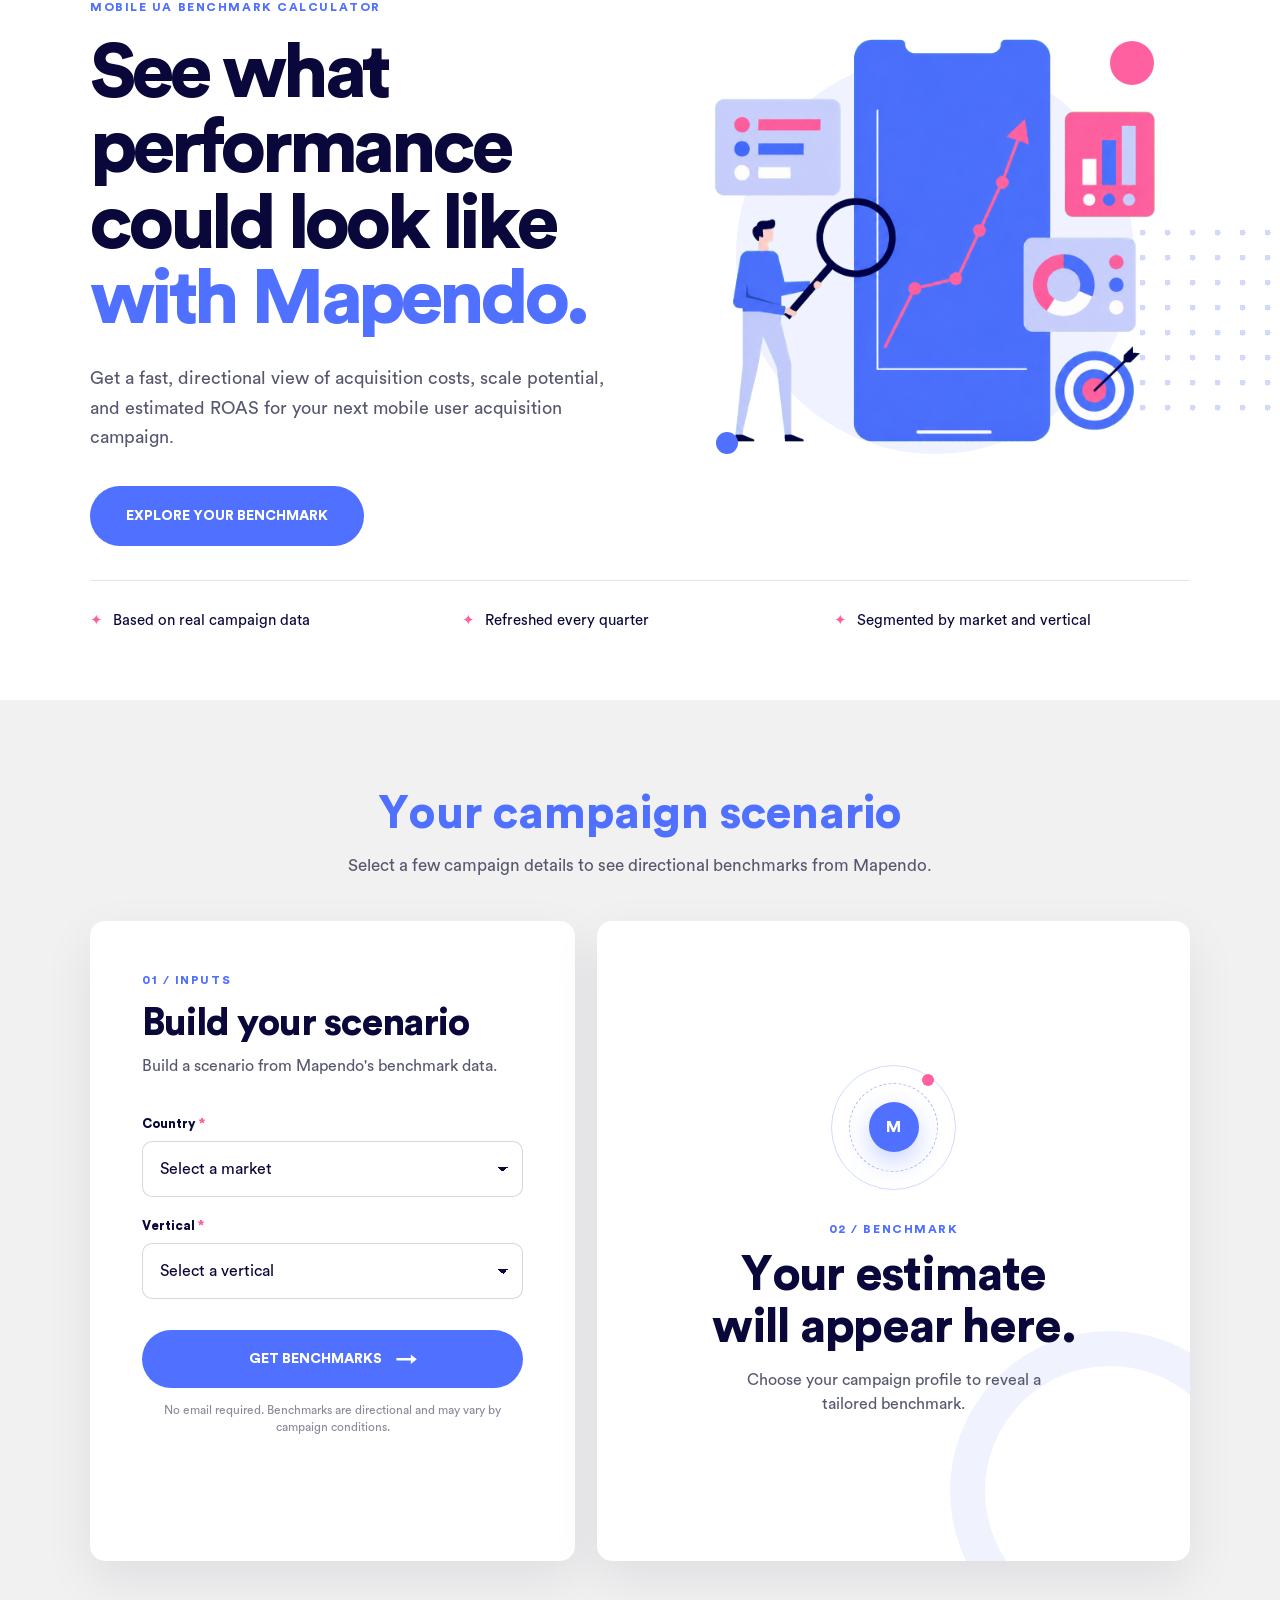
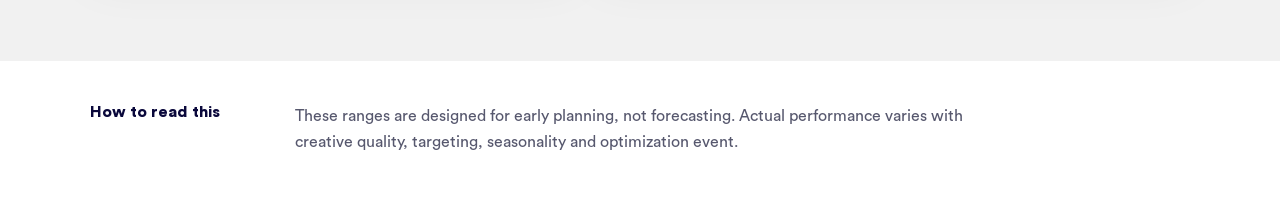
==== mapendo-benchmark-tool-webflow-clean/index.html @ c1f8a709 "Add files via upload" ====
<!doctype html>
<html lang="en">
  <head>
    <meta charset="UTF-8" />
    <meta name="viewport" content="width=device-width, initial-scale=1.0" />
    <meta
      name="description"
      content="Get a directional view of acquisition costs, scale potential, and estimated ROAS with Mapendo."
    />
    <title>UA Benchmark Tool | Mapendo</title>
    <link rel="stylesheet" href="styles.css" />
    <script src="app.js?v=20260901-1" defer></script>
  </head>
  <body>
    <div class="page-glow page-glow--one" aria-hidden="true"></div>

    <main>
      <section class="hero" aria-labelledby="page-title">
        <div class="hero-copy">
          <div class="eyebrow">MOBILE UA BENCHMARK CALCULATOR</div>
          <h1 id="page-title">See what performance could look like <em>with Mapendo.</em></h1>
          <p>
            Get a fast, directional view of acquisition costs, scale potential, and estimated ROAS for
            your next mobile user acquisition campaign.
          </p>
          <a class="hero-cta" href="#benchmark-form">Explore your benchmark</a>
        </div>
        <div class="hero-visual" aria-hidden="true">
          <span class="decor-dot decor-dot--one"></span>
          <span class="decor-dot decor-dot--two"></span>
          <img src="assets/illustrations/ua-benchmark-hero.png" alt="" />
        </div>
        <div class="trust-row" aria-label="Tool highlights">
          <span>Based on real campaign data</span>
          <span>Refreshed every quarter</span>
          <span>Segmented by market and vertical</span>
        </div>
      </section>

      <section class="calculator-section" aria-labelledby="calculator-title">
        <div class="section-intro">
          <h2 id="calculator-title">Your campaign scenario</h2>
          <p>Select a few campaign details to see directional benchmarks from Mapendo.</p>
        </div>
        <div class="tool-shell" aria-label="UA benchmark calculator">
        <form class="benchmark-form" id="benchmark-form">
          <div class="form-heading">
            <span class="step-label">01 / INPUTS</span>
            <div>
              <h2>Build your scenario</h2>
              <p>Build a scenario from Mapendo's benchmark data.</p>
            </div>
          </div>

          <div class="field-grid">
            <label class="field">
              <span>Country <b aria-hidden="true">*</b></span>
              <select id="country" name="country" required>
                <option value="">Select a market</option>
              </select>
            </label>

            <label class="field">
              <span>Vertical <b aria-hidden="true">*</b></span>
              <select id="vertical" name="vertical" required>
                <option value="">Select a vertical</option>
              </select>
            </label>

            <label class="field field--conditional" id="monetization-field" hidden>
              <span>Monetization model</span>
              <select id="monetization" name="monetization">
              </select>
            </label>
          </div>

          <button class="primary-button" type="submit">
            <span>Get benchmarks</span>
            <span class="button-arrow" aria-hidden="true">→</span>
          </button>
          <p class="form-note">No email required. Benchmarks are directional and may vary by campaign conditions.</p>
        </form>

        <div class="result-panel" id="result-panel" aria-live="polite">
          <div class="result-empty" id="result-empty">
            <div class="orbital" aria-hidden="true">
              <span class="orbital-dot"></span>
              <span class="orbital-core">M</span>
            </div>
            <p class="step-label">02 / BENCHMARK</p>
            <h2>Your estimate<br />will appear here.</h2>
            <p>Choose your campaign profile to reveal a tailored benchmark.</p>
          </div>

          <div class="result-content" id="result-content" hidden>
            <div class="result-topline">
              <div>
                <span class="step-label">02 / YOUR BENCHMARK</span>
                <h2 id="result-title">United States · Lifestyle</h2>
              </div>
              <span class="confidence"><i></i> Available benchmark</span>
            </div>

            <div class="kpi-grid" id="kpi-grid"></div>

            <div class="recommendation">
              <span aria-hidden="true">↗</span>
              <p><b>Mapendo signal:</b> <span id="recommendation-copy"></span></p>
            </div>

            <div class="inline-lead" id="inline-lead">
              <p>Looking for more detail or don’t see your scenario? <b>Request a customer benchmark.</b></p>
              <form
                class="inline-lead-form"
                id="lead-form"
                action="https://mapendo.us20.list-manage.com/subscribe/post?u=012a30aeb07d659c785fad515&amp;id=6312998ace&amp;f_id=00a176eef0"
                method="post"
                target="_blank"
              >
                <label class="sr-only" for="lead-email">Work email</label>
                <input id="lead-email" type="email" name="EMAIL" placeholder="Enter your work email" autocomplete="email" required />
                <div class="mailchimp-trap" aria-hidden="true">
                  <input
                    type="text"
                    name="b_012a30aeb07d659c785fad515_6312998ace"
                    tabindex="-1"
                    value=""
                  />
                </div>
                <label class="subscription-consent" for="subscription-consent">
                  <input id="subscription-consent" type="checkbox" name="SUBSCRIPTION_CONSENT" value="yes" required />
                  <span>
                    I agree to receive the full report and follow-up sales and marketing communications from Mapendo.
                    I have read the
                    <a href="https://www.iubenda.com/privacy-policy/38690949" target="_blank" rel="noopener noreferrer">Privacy Policy</a>.
                    I can unsubscribe at any time.
                  </span>
                </label>
                <button type="submit" name="subscribe">Request a customer benchmark <span aria-hidden="true">→</span></button>
              </form>
              <div class="success-message" id="success-message" role="status" aria-live="polite" hidden>
                <span>✓</span>
                <div><b>Submitted to Mailchimp</b><small>Complete any confirmation step in the new tab or check your inbox.</small></div>
              </div>
            </div>
          </div>
        </div>
        </div>
      </section>

      <section class="method-note">
        <span>How to read this</span>
        <p>
          These ranges are designed for early planning, not forecasting. Actual performance varies with
          creative quality, targeting, seasonality and optimization event.
        </p>
      </section>
    </main>
  </body>
</html>
---- mapendo-benchmark-tool-webflow-clean/styles.css ----
@font-face {
  font-family: "CircularStd";
  src: url("assets/fonts/CircularStd-Black.woff2") format("woff2");
  font-weight: 700 900;
  font-style: normal;
  font-display: swap;
}

@font-face {
  font-family: "CircularStd Book";
  src: url("assets/fonts/CircularStd-Book.otf") format("opentype");
  font-weight: 400;
  font-style: normal;
  font-display: swap;
}

:root {
  --blue: #5070ff;
  --blue-hover: #0047f0;
  --pink: #ff61a0;
  --navy: #0a083b;
  --text: #57586e;
  --periwinkle: #adbaf6;
  --light: #f1f1f1;
  --white: #ffffff;
  --line: rgba(10, 8, 59, 0.1);
  --shadow: 0 18px 50px rgba(10, 8, 59, 0.08);
}

* { box-sizing: border-box; }
html { scroll-behavior: smooth; }

body {
  margin: 0;
  min-width: 320px;
  color: var(--text);
  background: var(--white);
  font-family: "CircularStd Book", Arial, sans-serif;
  -webkit-font-smoothing: antialiased;
}

button, input, select { font: inherit; }
button, select { cursor: pointer; }
a { color: inherit; }

.page-glow { position: fixed; z-index: -1; pointer-events: none; }
.page-glow--one { top: 220px; right: 0; width: 150px; height: 210px; opacity: .55; background-image: radial-gradient(var(--periwinkle) 3px, transparent 3px); background-size: 25px 25px; }

.hero, .method-note {
  width: min(1100px, calc(100% - 48px));
  margin-inline: auto;
}

.hero-cta {
  display: inline-flex;
  align-items: center;
  justify-content: center;
  min-height: 52px;
  padding: 0 30px;
  border-radius: 50px;
  color: var(--white);
  background: var(--blue);
  font-family: "CircularStd", sans-serif;
  font-size: 13px;
  line-height: 1;
  text-transform: uppercase;
  text-decoration: none;
  transition: background-color .25s ease, transform .25s ease;
}
.hero-cta:hover { background: var(--blue-hover); transform: translateY(-2px); }

.hero {
  position: relative;
  display: grid;
  grid-template-columns: minmax(0, 1.02fr) minmax(380px, .98fr);
  align-items: start;
  gap: 30px 60px;
  min-height: 0;
  padding: 0 0 70px;
}

.hero-copy { position: relative; z-index: 2; }
.eyebrow, .step-label {
  color: var(--blue);
  font-family: "CircularStd", sans-serif;
  font-size: 12px;
  font-weight: 700;
  letter-spacing: .13em;
  text-transform: uppercase;
}
.eyebrow { margin-bottom: 22px; }

.hero h1 {
  max-width: 650px;
  margin: 0;
  color: var(--navy);
  font-family: "CircularStd", sans-serif;
  font-size: clamp(3.6rem, 6vw, 5.7rem);
  font-weight: 900;
  line-height: .98;
  letter-spacing: -.055em;
}
.hero h1 em { color: var(--blue); font-style: normal; }
.hero-copy > p { max-width: 610px; margin: 27px 0 0; font-size: 18px; line-height: 1.65; }
.hero-cta { margin-top: 33px; min-height: 60px; padding: 0 36px; font-size: 14px; }

.hero-visual { position: relative; display: grid; place-items: center; min-height: 490px; }
.hero-visual::before { content: ""; position: absolute; width: 78%; aspect-ratio: 1; border-radius: 50%; background: #f0f3ff; }
.hero-visual img { position: relative; z-index: 1; width: min(100%, 560px); height: auto; }
.decor-dot { position: absolute; z-index: 2; border-radius: 50%; }
.decor-dot--one { top: 8%; right: 7%; width: 44px; height: 44px; background: var(--pink); }
.decor-dot--two { bottom: 11%; left: 7%; width: 22px; height: 22px; background: var(--blue); }

.trust-row {
  grid-column: 1 / -1;
  display: grid;
  grid-template-columns: repeat(3, 1fr);
  gap: 16px;
  margin-top: 4px;
  padding-top: 30px;
  border-top: 1px solid var(--line);
}
.trust-row span { color: var(--navy); font-size: 15px; }
.trust-row span::before { content: "✦"; margin-right: 10px; color: var(--pink); }

.calculator-section {
  padding: 90px max(24px, calc((100vw - 1100px) / 2)) 100px;
  background: var(--light);
}
.section-intro { max-width: 820px; margin: 0 auto 42px; text-align: center; }
.section-intro h2 { margin: 0 0 12px; color: var(--blue); font-family: "CircularStd", sans-serif; font-size: clamp(2.15rem, 3.6vw, 3.25rem); line-height: 1.08; white-space: nowrap; }
.section-intro p { margin: 0; font-size: 17px; line-height: 1.6; }

.tool-shell {
  width: min(1100px, 100%);
  margin-inline: auto;
  display: grid;
  grid-template-columns: minmax(0, .9fr) minmax(0, 1.1fr);
  align-items: stretch;
  gap: 22px;
}
.benchmark-form, .result-panel {
  min-height: 640px;
  padding: clamp(34px, 4.2vw, 52px);
  border-radius: 15px;
  background: var(--white);
  box-shadow: var(--shadow);
}
.form-heading { margin-bottom: 38px; }
.form-heading .step-label { display: block; margin-bottom: 13px; }
.form-heading h2, .result-content h2, .result-empty h2 { margin: 0; color: var(--navy); font-family: "CircularStd", sans-serif; letter-spacing: -.025em; }
.form-heading h2 { font-size: clamp(1.8rem, 3vw, 2.4rem); }
.form-heading p { margin: 8px 0 0; line-height: 1.5; }

.field-grid { display: grid; gap: 21px; }
.field { display: grid; gap: 9px; }
.field > span:first-child { color: var(--navy); font-family: "CircularStd", sans-serif; font-size: 13px; }
.field b { color: var(--pink); }
.field select, .field input {
  width: 100%;
  height: 56px;
  padding: 0 17px;
  border: 1px solid rgba(10, 8, 59, .16);
  border-radius: 10px;
  outline: none;
  color: var(--navy);
  background: var(--white);
  transition: border-color .18s ease, box-shadow .18s ease;
}
.field select {
  appearance: none;
  background-image: linear-gradient(45deg, transparent 50%, var(--navy) 50%), linear-gradient(135deg, var(--navy) 50%, transparent 50%);
  background-position: calc(100% - 19px) 25px, calc(100% - 14px) 25px;
  background-size: 5px 5px, 5px 5px;
  background-repeat: no-repeat;
}
.field select:focus, .field input:focus { border-color: var(--blue); box-shadow: 0 0 0 4px rgba(80,112,255,.12); }
.field select:disabled { color: var(--navy); background-color: #f0f2fa; border-color: rgba(10, 8, 59, .1); cursor: not-allowed; opacity: 1; }

.primary-button {
  display: flex;
  align-items: center;
  justify-content: center;
  gap: 14px;
  width: 100%;
  min-height: 58px;
  margin-top: 31px;
  padding: 0 30px;
  border: 0;
  border-radius: 50px;
  color: var(--white);
  background: var(--blue);
  font-family: "CircularStd", sans-serif;
  font-size: 14px;
  text-transform: uppercase;
  transition: background-color .25s ease, transform .25s ease;
}
.primary-button:hover { background: var(--blue-hover); transform: translateY(-2px); }
.button-arrow { color: var(--white); font-size: 1.2rem; }
.form-note { margin: 14px 0 0; color: #89899b; font-size: 12px; line-height: 1.4; text-align: center; }

.result-panel { position: relative; display: grid; overflow: hidden; }
.result-panel::after { content: ""; position: absolute; right: -80px; bottom: -90px; width: 250px; height: 250px; border: 35px solid rgba(173,186,246,.18); border-radius: 50%; pointer-events: none; }
.result-empty { position: relative; z-index: 1; align-self: center; max-width: 390px; margin: auto; text-align: center; }
.result-empty h2 { margin-top: 14px; font-size: clamp(2rem, 4vw, 3rem); line-height: 1.08; }
.result-empty > p:last-child { max-width: 330px; margin: 14px auto 0; line-height: 1.55; }
.orbital { position: relative; display: grid; place-items: center; width: 125px; height: 125px; margin: 0 auto 32px; border: 1px solid rgba(80,112,255,.26); border-radius: 50%; }
.orbital::before { content: ""; position: absolute; inset: 17px; border: 1px dashed var(--periwinkle); border-radius: 50%; }
.orbital-core { display: grid; place-items: center; width: 50px; height: 50px; border-radius: 50%; color: var(--white); background: var(--blue); font-family: "CircularStd"; font-weight: 900; box-shadow: 0 10px 25px rgba(80,112,255,.3); }
.orbital-dot { position: absolute; top: 8px; right: 21px; width: 12px; height: 12px; border-radius: 50%; background: var(--pink); }

.result-content { position: relative; z-index: 1; animation: reveal .4s ease both; }
@keyframes reveal { from { opacity: 0; transform: translateY(10px); } }
.result-topline { display: flex; justify-content: space-between; align-items: end; gap: 18px; margin-bottom: 25px; }
.result-content h2 { margin-top: 7px; font-size: clamp(1.45rem, 2.4vw, 2rem); }
.confidence { display: flex; align-items: center; gap: 7px; color: var(--text); font-size: 12px; white-space: nowrap; }
.confidence i { width: 8px; height: 8px; border-radius: 50%; background: var(--blue); }
.kpi-grid { display: grid; grid-template-columns: 1fr 1fr; gap: 11px; }
.kpi-card { position: relative; min-height: 143px; padding: 21px; overflow: hidden; border: 1px solid rgba(10,8,59,.08); border-radius: 12px; background: #f7f8fc; }
.kpi-card--featured { color: var(--white); background: var(--blue); border-color: transparent; }
.kpi-card p { margin: 0 0 10px; color: var(--text); font-size: 13px; }
.kpi-card--featured p, .kpi-card--featured .kpi-caption { color: rgba(255,255,255,.76); }
.kpi-card strong { display: block; color: var(--navy); font-family: "CircularStd"; font-size: clamp(1.55rem, 2.8vw, 2.05rem); letter-spacing: -.035em; }
.kpi-card--featured strong { color: var(--white); }
.kpi-caption { display: block; margin-top: 7px; color: #858697; font-size: 11px; }
.kpi-number { position: absolute; top: 15px; right: 15px; color: rgba(10,8,59,.22); font-size: 11px; }
.kpi-card--featured .kpi-number { color: rgba(255,255,255,.45); }

.recommendation { display: flex; gap: 12px; margin-top: 11px; padding: 15px 16px; border-radius: 10px; background: #eef1ff; }
.recommendation > span { color: var(--pink); }
.recommendation p { margin: 0; color: var(--text); font-size: 12px; line-height: 1.5; }
.recommendation b { color: var(--navy); }
.inline-lead { margin-top: 13px; padding: 18px; border-radius: 12px; background: var(--navy); }
.inline-lead > p:first-child { margin: 0 0 12px; color: #d7d7e1; font-size: 13px; line-height: 1.45; }
.inline-lead > p:first-child b { color: var(--white); }
.inline-lead-form { display: grid; grid-template-columns: minmax(0,1fr) auto; gap: 8px; }
.inline-lead-form > input[type="email"] { min-width: 0; height: 50px; padding: 0 15px; border: 1px solid transparent; border-radius: 50px; outline: none; color: var(--navy); background: var(--white); }
.inline-lead-form > input[type="email"]:focus { border-color: var(--pink); box-shadow: 0 0 0 4px rgba(255,97,160,.18); }
.mailchimp-trap { position: absolute; left: -5000px; }
.subscription-consent { grid-column: 1 / -1; display: flex; align-items: flex-start; gap: 10px; margin: 3px 4px 5px; color: #c8c8d3; font-size: 11px; line-height: 1.5; cursor: pointer; }
.subscription-consent input { flex: 0 0 auto; width: 16px; height: 16px; margin: 1px 0 0; accent-color: var(--pink); cursor: pointer; }
.subscription-consent a { color: var(--white); text-underline-offset: 2px; }
.subscription-consent a:hover { color: var(--pink); }
.subscription-consent:has(input:focus-visible) { outline: 2px solid var(--pink); outline-offset: 4px; border-radius: 4px; }
.inline-lead-form button { min-height: 50px; padding: 0 20px; border: 0; border-radius: 50px; color: var(--white); background: var(--blue); font-family: "CircularStd"; font-size: 12px; text-transform: uppercase; white-space: nowrap; }
.inline-lead-form button:hover { background: var(--blue-hover); }
.inline-lead .success-message { display: flex; align-items: center; gap: 10px; padding-top: 8px; }
.inline-lead .success-message > span { display: grid; place-items: center; width: 34px; height: 34px; border-radius: 50%; color: var(--white); background: var(--pink); }
.inline-lead .success-message div { display: grid; gap: 2px; }
.inline-lead .success-message b { color: var(--white); }
.inline-lead .success-message small { color: #b9b9c5; }

.method-note { display: grid; grid-template-columns: 180px 1fr; gap: 25px; padding: 42px 0 48px; }
.method-note span { color: var(--navy); font-family: "CircularStd"; }
.method-note p { max-width: 720px; margin: 0; line-height: 1.65; }

.sr-only { position: absolute; width: 1px; height: 1px; padding: 0; margin: -1px; overflow: hidden; clip: rect(0,0,0,0); white-space: nowrap; border: 0; }
[hidden] { display: none !important; }

@media (max-width: 900px) {
  .hero { grid-template-columns: 1fr; gap: 20px; padding-top: 0; text-align: center; }
  .hero h1, .hero-copy > p { margin-inline: auto; }
  .hero-visual { min-height: 430px; }
  .hero-visual img { max-width: 540px; }
  .trust-row { text-align: left; }
  .tool-shell { grid-template-columns: 1fr; }
  .benchmark-form, .result-panel { min-height: auto; }
  .result-panel { min-height: 600px; }
}

@media (max-width: 620px) {
  .hero, .method-note { width: min(100% - 28px, 1100px); }
  .page-glow { display: none; }
  .hero { min-height: auto; padding: 0 0 45px; }
  .hero h1 { font-size: clamp(3.05rem, 15vw, 4.2rem); }
  .hero-copy > p { font-size: 16px; }
  .hero-visual { min-height: 330px; }
  .trust-row { grid-template-columns: 1fr; gap: 12px; }
  .calculator-section { padding: 68px 14px 72px; }
  .section-intro { max-width: 100%; }
  .section-intro h2 { font-size: clamp(1.45rem, 7.1vw, 2.2rem); white-space: nowrap; }
  .benchmark-form, .result-panel { padding: 29px 21px; border-radius: 12px; }
  .result-panel { min-height: 570px; }
  .result-topline { align-items: flex-start; flex-direction: column; }
  .kpi-card { min-height: 135px; padding: 18px; }
  .kpi-card strong { font-size: 1.45rem; }
  .inline-lead-form { grid-template-columns: 1fr; }
  .inline-lead-form button { width: 100%; }
  .method-note { grid-template-columns: 1fr; padding-bottom: 40px; }
}

@media (prefers-reduced-motion: reduce) {
  *, *::before, *::after { scroll-behavior: auto !important; animation-duration: .01ms !important; transition-duration: .01ms !important; }
}
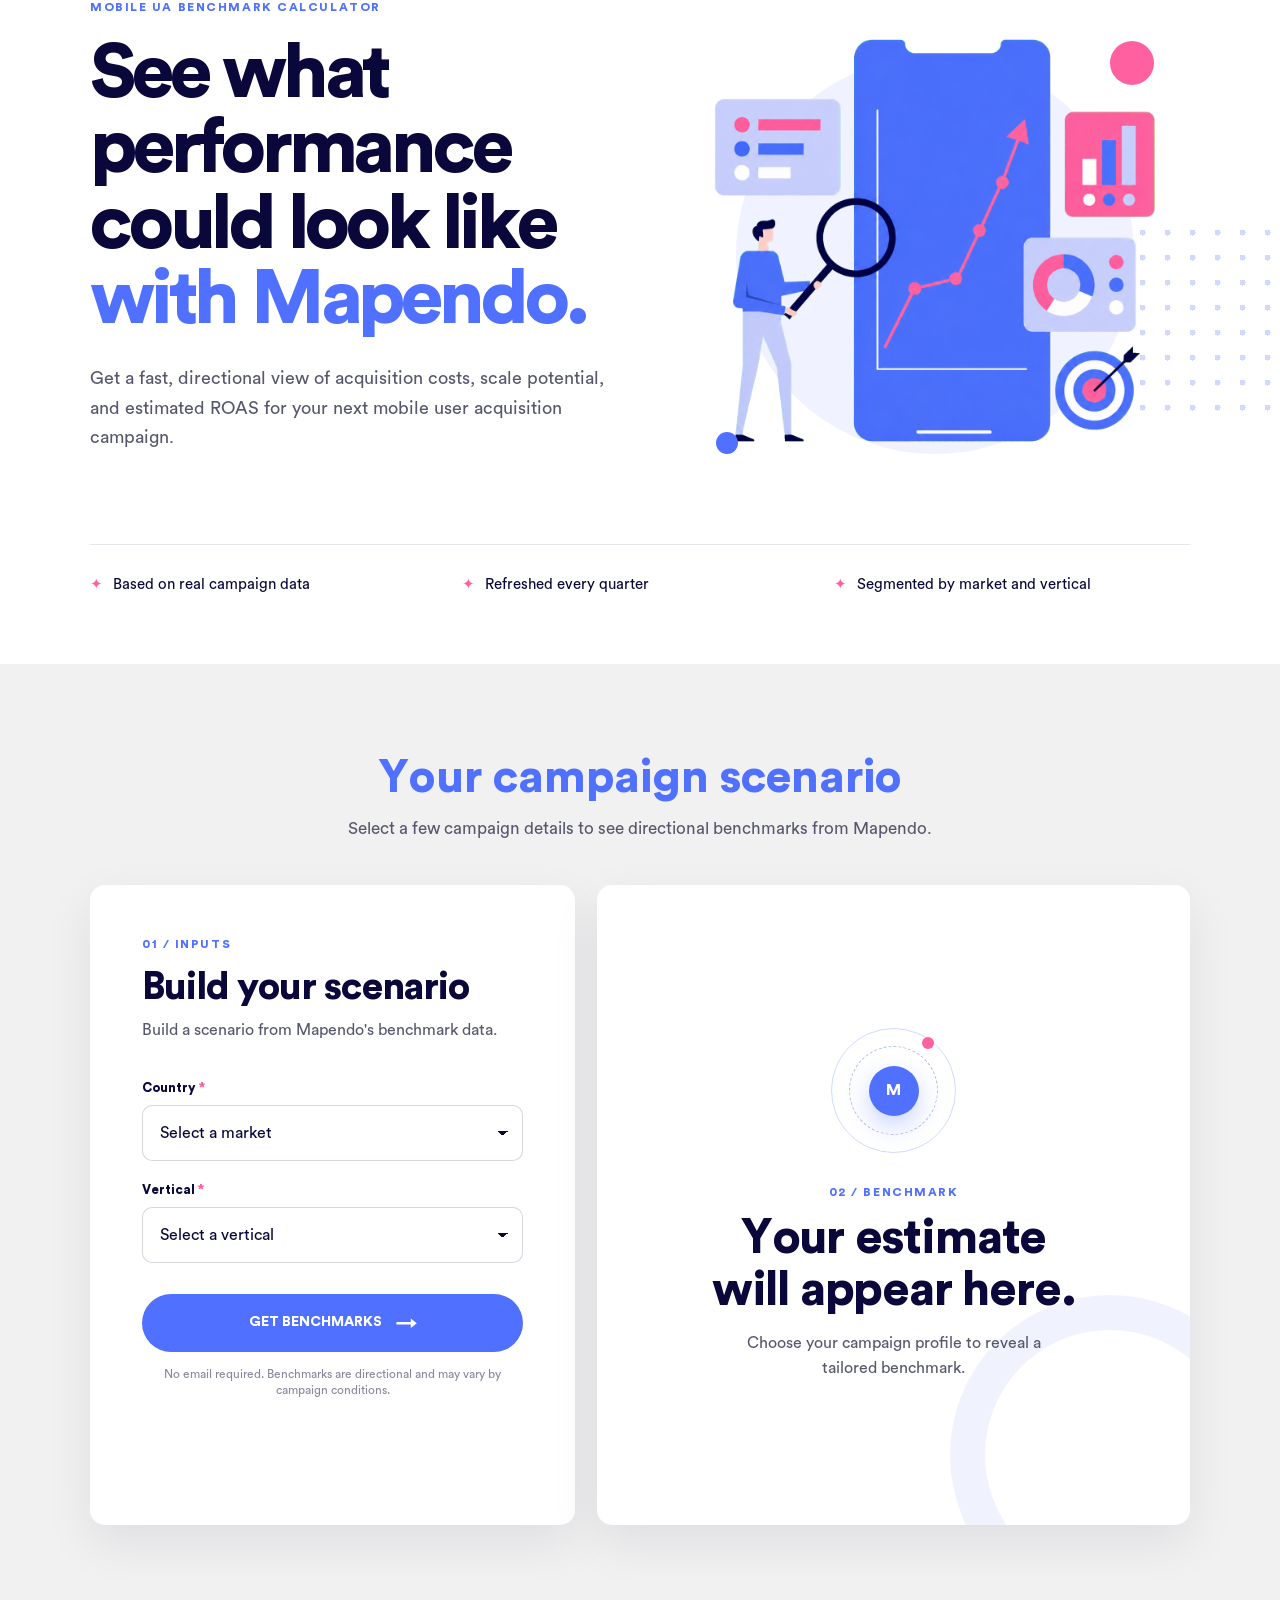
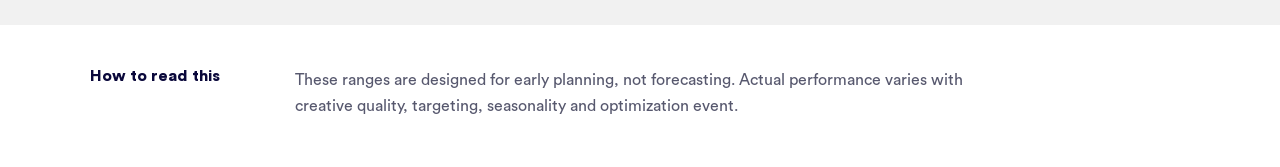
==== commit 5a5384ed: "Add files via upload" ====
--- a/mapendo-benchmark-tool-webflow-clean/index.html
+++ b/mapendo-benchmark-tool-webflow-clean/index.html
@@ -23,7 +23,6 @@
             Get a fast, directional view of acquisition costs, scale potential, and estimated ROAS for
             your next mobile user acquisition campaign.
           </p>
-          <a class="hero-cta" href="#benchmark-form">Explore your benchmark</a>
         </div>
         <div class="hero-visual" aria-hidden="true">
           <span class="decor-dot decor-dot--one"></span>
